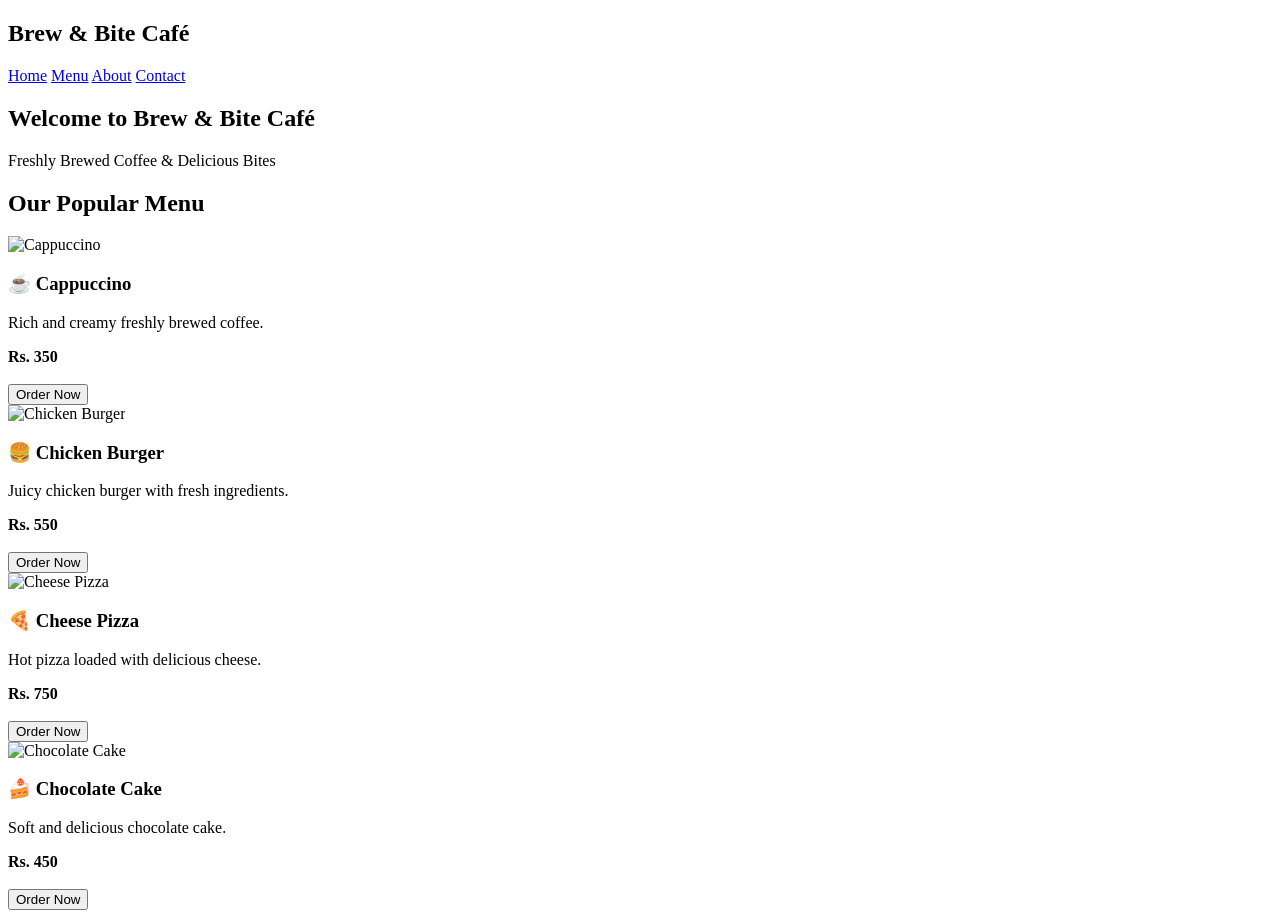
==== index.html @ cfa213bb "Create index.html for Brew & Bite Café website This HTML file sets up the structure for the Brew & B" ====
<!DOCTYPE html>
<html lang="en">
<head>
    <meta charset="UTF-8">
    <meta name="viewport" content="width=device-width, initial-scale=1.0">

    <title>Brew & Bite Café</title>

    <link rel="stylesheet" href="style.css">
</head>

<body>
<nav>
    <h2>Brew & Bite Café</h2>

    <a href="#">Home</a>
    <a href="#">Menu</a>
    <a href="#">About</a>
    <a href="#">Contact</a>
</nav>
<section class="hero">
    <h1>Welcome to Brew & Bite Café</h1>

    <p>Freshly Brewed Coffee & Delicious Bites</p>
<section class="menu">
    <h2>Our Popular Menu</h2>

    <div class="menu-container">

        <div class="menu-card">
          <img src="cappuccino.jpg" alt="Cappuccino"> 
            <h3>☕ Cappuccino</h3>
            <p>Rich and creamy freshly brewed coffee.</p>
            <strong>Rs. 350</strong>
            <br><br>
<button onclick="orderNow('Cappuccino', 350)">Order Now</button>
        </div>

        <div class="menu-card">
        <img src="burger.jpg" alt="Chicken Burger">   
            <h3>🍔 Chicken Burger</h3>
            <p>Juicy chicken burger with fresh ingredients.</p>
            <strong>Rs. 550</strong>
            <br><br>
<button onclick="orderNow('Chicken Burger', 550)">Order Now</button>
        </div>

        <div class="menu-card">
         <img src="pizza.jpg" alt="Cheese Pizza">   
            <h3>🍕 Cheese Pizza</h3>
            <p>Hot pizza loaded with delicious cheese.</p>
            <strong>Rs. 750</strong>
            <br><br>
<button onclick="orderNow('Cheese Pizza', 750)">Order Now</button>
        </div>

        <div class="menu-card">
         <img src="cake.jpg" alt="Chocolate Cake">  
            <h3>🍰 Chocolate Cake</h3>
            <p>Soft and delicious chocolate cake.</p>
            <strong>Rs. 450</strong>
            <br><br>
<button onclick="orderNow('Chocolate Cake', 450)">Order Now</button>
        </div>

    </div>
</section>
   
</section>
  

   
   

    <script src="script.js"></script>
</body>
  </html>
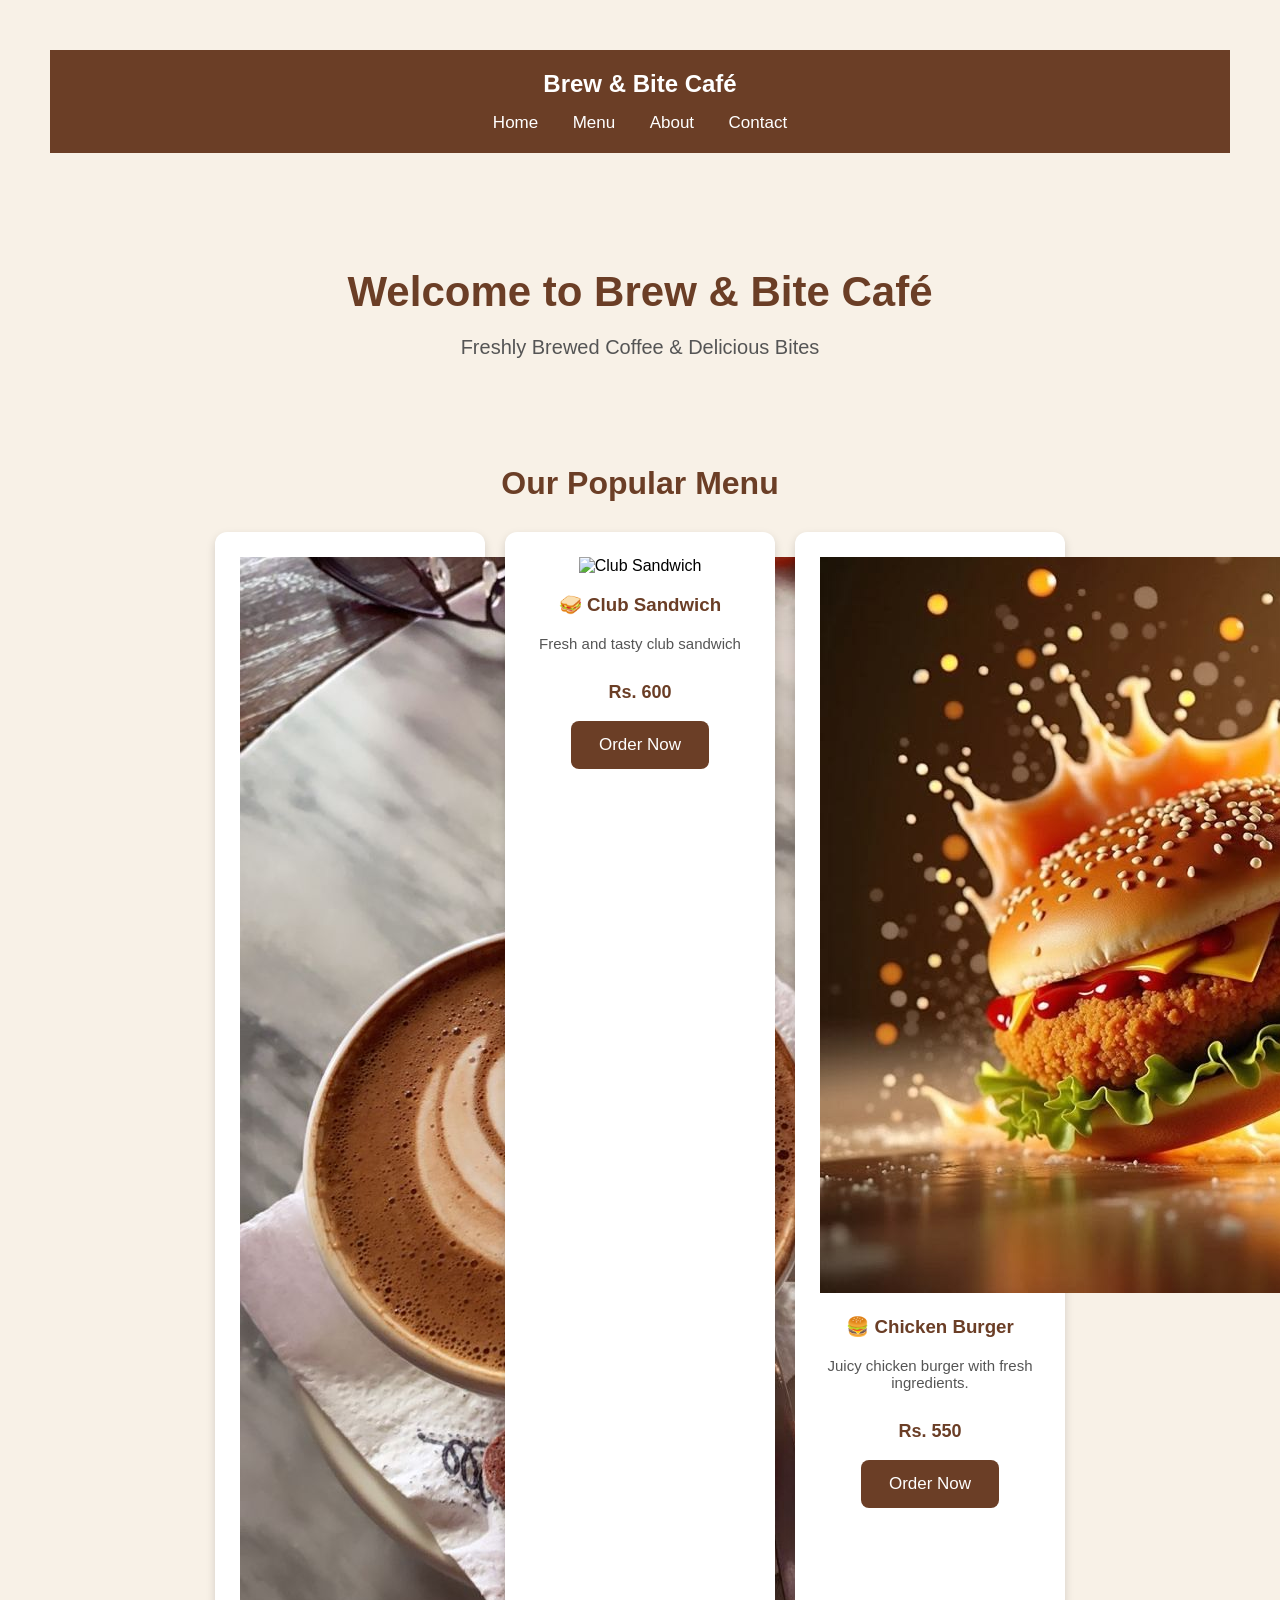
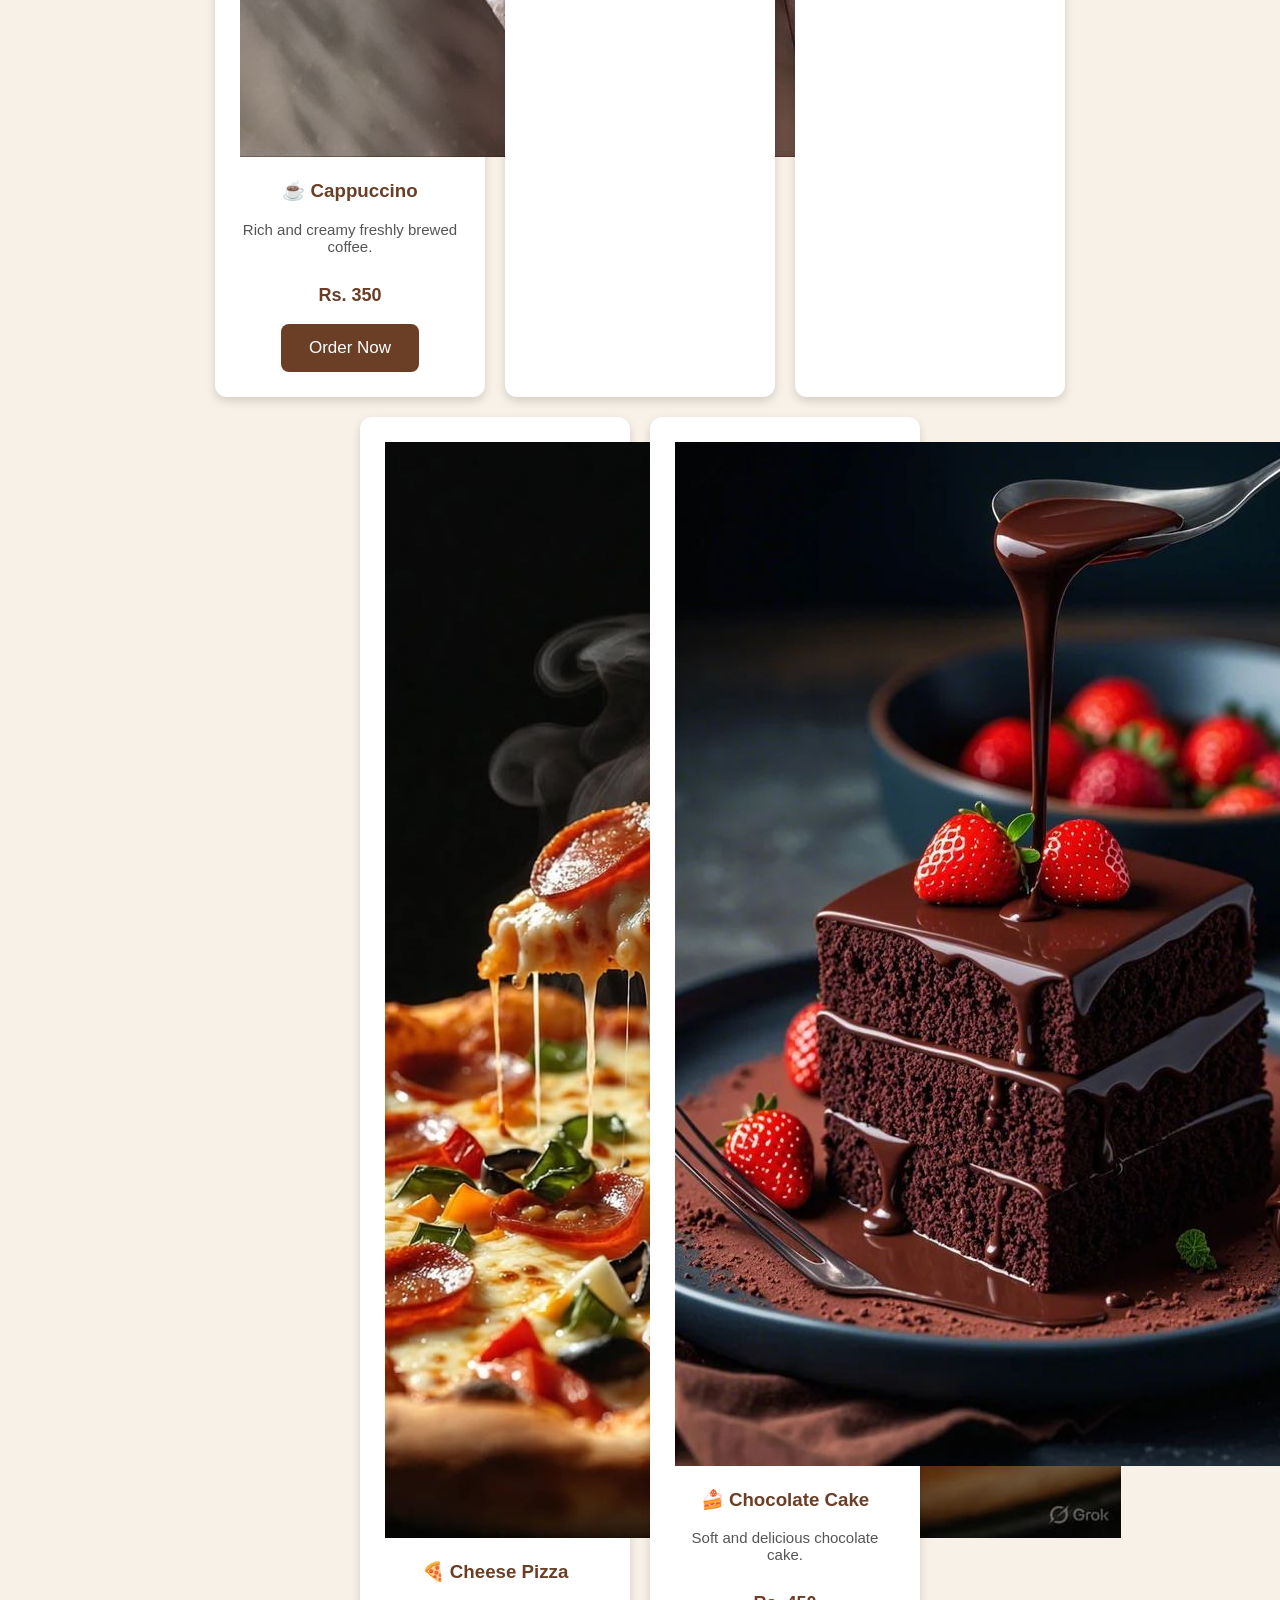
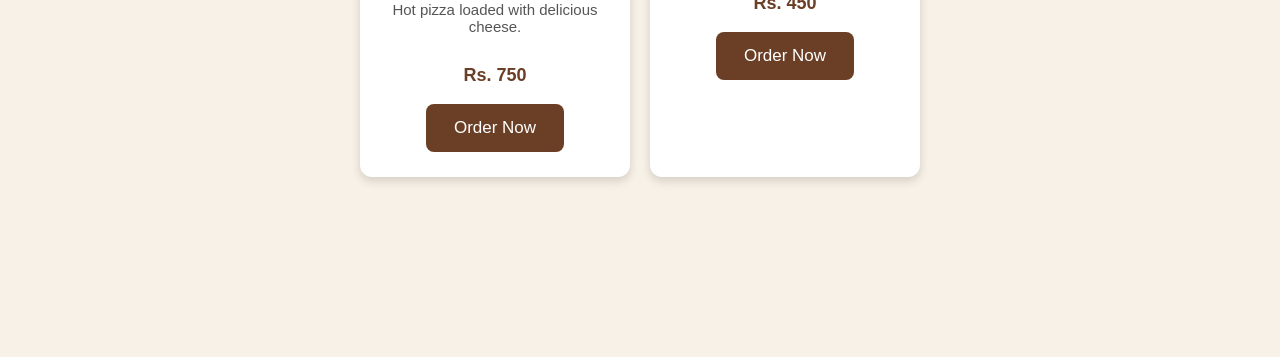
==== commit 65fe612e: "Add Club Sandwich menu card Added a new menu card for Club Sandwich with details." ====
--- a/index.html
+++ b/index.html
@@ -35,7 +35,21 @@
             <br><br>
 <button onclick="orderNow('Cappuccino', 350)">Order Now</button>
         </div>
+<div class="menu-card">
+    <img src="sandwich.jpg" alt="Club Sandwich">
 
+    <h3>🥪 Club Sandwich</h3>
+
+    <p>Fresh and tasty club sandwich</p>
+
+    <strong>Rs. 600</strong>
+
+    <br><br>
+
+    <button onclick="orderNow('Club Sandwich', 600)">
+        Order Now
+    </button>
+</div>
         <div class="menu-card">
         <img src="burger.jpg" alt="Chicken Burger">   
             <h3>🍔 Chicken Burger</h3>
--- a/style.css
+++ b/style.css
@@ -0,0 +1,106 @@
+body {
+    font-family: Arial, sans-serif;
+    text-align: center;
+    background-color: #f8f1e7;
+    margin: 0;
+    padding: 50px;
+}
+
+h1 {
+    color: #6b3e26;
+    font-size: 40px;
+}
+
+p {
+    color: #555;
+    font-size: 18px;
+}
+nav {
+    background-color: #6b3e26;
+    padding: 20px;
+}
+
+nav h2 {
+    color: white;
+    margin: 0 0 15px 0;
+}
+
+nav a {
+    color: white;
+    text-decoration: none;
+    margin: 0 15px;
+    font-size: 17px;
+}
+
+nav a:hover {
+    text-decoration: underline;
+}
+.hero {
+    padding: 80px 20px;
+    text-align: center;
+}
+
+.hero h1 {
+    font-size: 42px;
+    color: #6b3e26;
+    margin-bottom: 15px;
+}
+
+.hero p {
+    font-size: 20px;
+    color: #555;
+    margin-bottom: 30px;
+}
+
+.hero button {
+    background-color: #6b3e26;
+    color: white;
+    border: none;
+    padding: 14px 28px;
+    font-size: 17px;
+    border-radius: 8px;
+    cursor: pointer;
+}
+
+.hero button:hover {
+    background-color: #4d2b1c;
+}
+.menu {
+    padding: 50px 20px;
+    text-align: center;
+}
+
+.menu h2 {
+    color: #6b3e26;
+    font-size: 32px;
+    margin-bottom: 30px;
+}
+
+.menu-container {
+    display: flex;
+    justify-content: center;
+    flex-wrap: wrap;
+    gap: 20px;
+}
+
+.menu-card {
+    background-color: white;
+    width: 220px;
+    padding: 25px;
+    border-radius: 12px;
+    box-shadow: 0 4px 10px rgba(0, 0, 0, 0.15);
+}
+
+.menu-card h3 {
+    color: #6b3e26;
+}
+
+.menu-card p {
+    color: #555;
+    font-size: 15px;
+}
+
+.menu-card strong {
+    color: #6b3e26;
+    font-size: 18px;
+}
